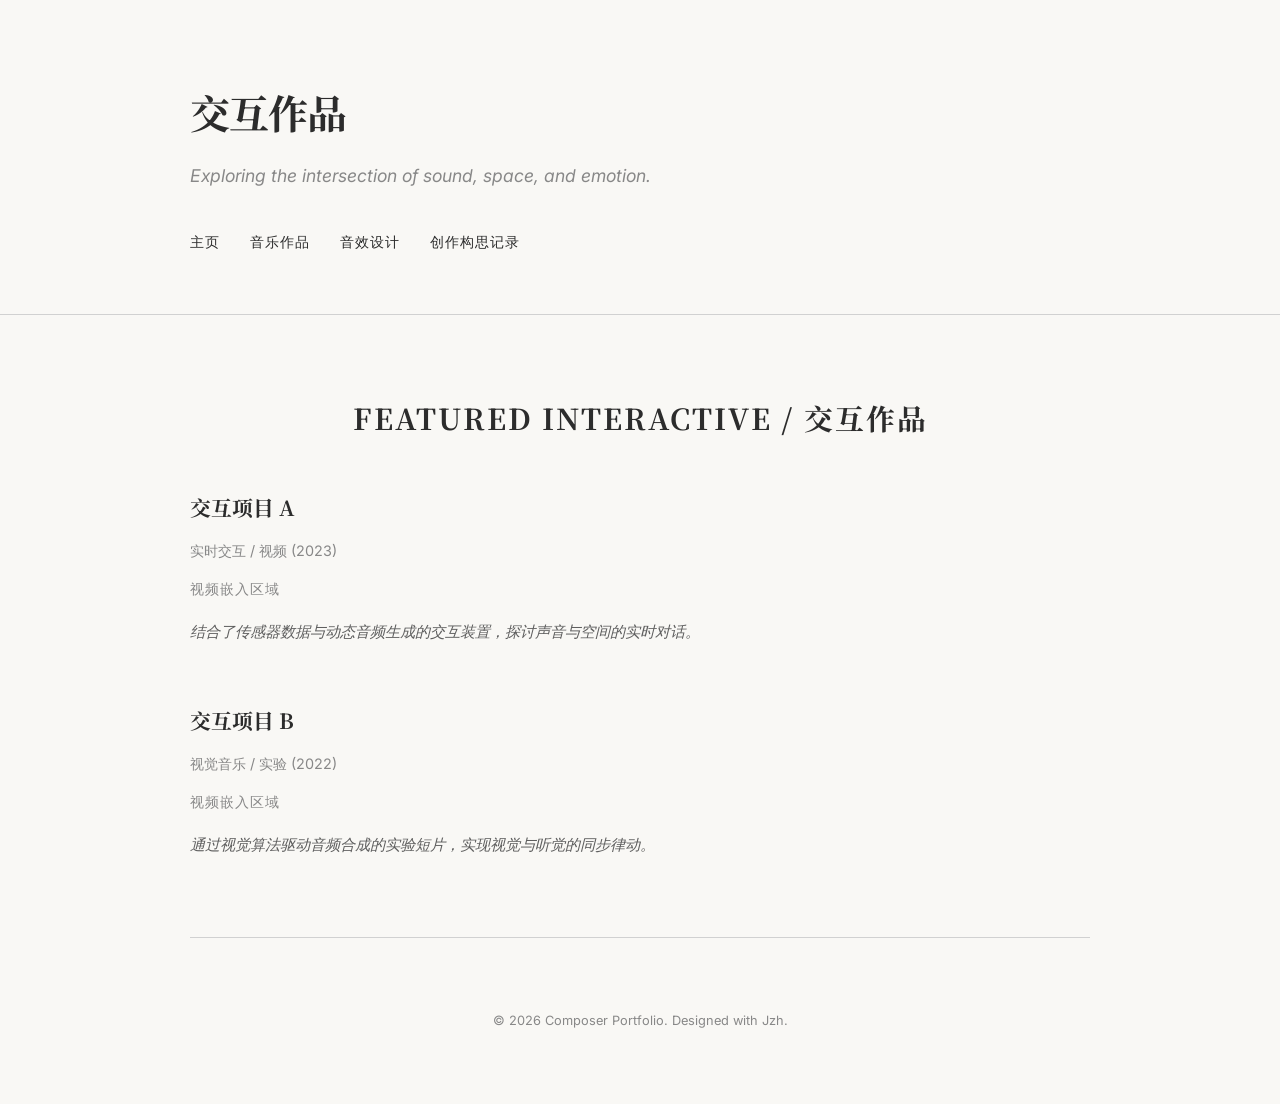
==== interactive.html @ 67571770 "Add files via upload" ====
<!DOCTYPE html>
<html lang="zh-CN">
<head>
    <meta charset="UTF-8">
    <meta name="viewport" content="width=device-width, initial-scale=1.0">
    <title>Composer Portfolio | 交互艺术</title>
    <link rel="stylesheet" href="style.css">
    <link href="https://fonts.googleapis.com/css2?family=Noto+Serif+SC:wght@400;700&family=Inter:wght@300;400&display=swap" rel="stylesheet">
</head>
<body class="featured-page">
    <header>
        <div class="container">
            <h1>交互作品</h1>
            <p class="subtitle">Exploring the intersection of sound, space, and emotion.</p>
            <nav>
                <a href="index.html">主页</a>
                <a href="music.html">音乐作品</a>
                <a href="sound-design.html">音效设计</a>
                <a href="notes.html">创作构思记录</a>
            </nav>
        </div>
    </header>

    <main class="container">
        <!-- Interactive Section -->
        <section id="interactive" class="section">
            <h2 class="section-title">Featured Interactive / 交互作品</h2>
            <div class="work-grid">
                <div class="work-item full-width">
                    <div class="work-info">
                        <h3>交互项目 A</h3>
                        <p>实时交互 / 视频 (2023)</p>
                        <div class="video-placeholder">
                            <div class="embed-box">视频嵌入区域</div>
                        </div>
                    </div>
                    <div class="work-description">
                        结合了传感器数据与动态音频生成的交互装置，探讨声音与空间的实时对话。
                    </div>
                </div>
                
                <div class="work-item full-width">
                    <div class="work-info">
                        <h3>交互项目 B</h3>
                        <p>视觉音乐 / 实验 (2022)</p>
                        <div class="video-placeholder">
                            <div class="embed-box">视频嵌入区域</div>
                        </div>
                    </div>
                    <div class="work-description">
                        通过视觉算法驱动音频合成的实验短片，实现视觉与听觉的同步律动。
                    </div>
                </div>
            </div>
        </section>
    </main>

    <footer>
        <div class="container">
            <p>&copy; 2026 Composer Portfolio. Designed with Jzh.</p>
        </div>
    </footer>
</body>
</html>
---- style.css ----
:root {
    --bg-color: #f9f8f5; /* Off-white, paper-like texture */
    --text-color: #2c2c2c;
    --accent-color: #5e5e5e;
    --border-color: #d1d1d1;
    --muted-color: #888;
    --link-color: #000;
}

body {
    margin: 0;
    padding: 0;
    font-family: 'Inter', -apple-system, BlinkMacSystemFont, 'Segoe UI', Roboto, sans-serif;
    background-color: var(--bg-color);
    color: var(--text-color);
    line-height: 1.6;
}

.container {
    max-width: 900px;
    margin: 0 auto;
    padding: 0 40px;
}

/* Typography */
h1, h2, h3 {
    font-family: 'Noto Serif SC', serif;
    font-weight: 700;
    margin: 0;
}

/* Header */
header {
    padding: 80px 0 60px 0;
    border-bottom: 1px solid var(--border-color);
}

header h1 {
    font-size: 2.5rem;
    letter-spacing: -1px;
    margin-bottom: 10px;
}

.subtitle {
    font-size: 1.1rem;
    color: var(--muted-color);
    margin-bottom: 40px;
    font-style: italic;
}

nav {
    display: flex;
    gap: 30px;
}

nav a {
    text-decoration: none;
    color: var(--text-color);
    font-size: 0.9rem;
    text-transform: uppercase;
    letter-spacing: 1px;
    transition: color 0.2s;
    border-bottom: 1px solid transparent;
}

nav a:hover {
    color: var(--muted-color);
    border-bottom: 1px solid var(--muted-color);
}

/* Section Styling */
.section {
    padding: 80px 0;
    border-bottom: 1px solid var(--border-color);
}

.section-title {
    font-size: 1.8rem;
    margin-bottom: 50px;
    text-align: center;
    letter-spacing: 2px;
    text-transform: uppercase;
}

/* Work Grid */
.work-grid {
    display: grid;
    grid-template-columns: repeat(2, 1fr);
    gap: 60px 40px;
}

.work-item {
    display: flex;
    flex-direction: column;
    gap: 20px;
}

.work-item.full-width {
    grid-column: span 2;
}

.work-info h3 {
    font-size: 1.3rem;
    margin-bottom: 5px;
}

.work-info p {
    font-size: 0.9rem;
    color: var(--muted-color);
    margin-bottom: 15px;
}

.work-description {
    font-size: 0.95rem;
    color: var(--accent-color);
    font-style: italic;
}

/* Audio Player Styling */
audio {
    width: 100%;
    height: 30px;
    filter: grayscale(1) invert(0.1);
    opacity: 0.7;
    transition: opacity 0.2s;
}

audio:hover {
    opacity: 1;
}

/* Video Placeholder */
.media-container {
    width: 100%;
    aspect-ratio: 16 / 9;
    background-color: #eee;
    display: flex;
    align-items: center;
    justify-content: center;
    border: 1px solid var(--border-color);
    margin-bottom: 20px;
}

.video-placeholder {
    color: var(--muted-color);
    font-size: 0.9rem;
    letter-spacing: 1px;
}

/* Notes Section */
.notes-container {
    display: flex;
    flex-direction: column;
    gap: 40px;
}

.note-item {
    padding-bottom: 30px;
    border-bottom: 1px solid #eee;
}

.note-date {
    font-size: 0.8rem;
    color: var(--muted-color);
    display: block;
    margin-bottom: 10px;
}

.note-item h3 {
    font-size: 1.2rem;
    margin-bottom: 10px;
}

.note-item p {
    font-size: 0.95rem;
    color: var(--accent-color);
    margin-bottom: 15px;
}

.read-more {
    text-decoration: none;
    color: var(--text-color);
    font-size: 0.85rem;
    font-weight: bold;
}

/* Footer */
footer {
    padding: 60px 0;
    text-align: center;
    font-size: 0.8rem;
    color: var(--muted-color);
}

/* Responsive */
@media (max-width: 768px) {
    .work-grid {
        grid-template-columns: 1fr;
    }
    .work-item.full-width {
        grid-column: span 1;
    }
    nav {
        flex-wrap: wrap;
        gap: 15px;
    }
    .container {
        padding: 0 20px;
    }
}
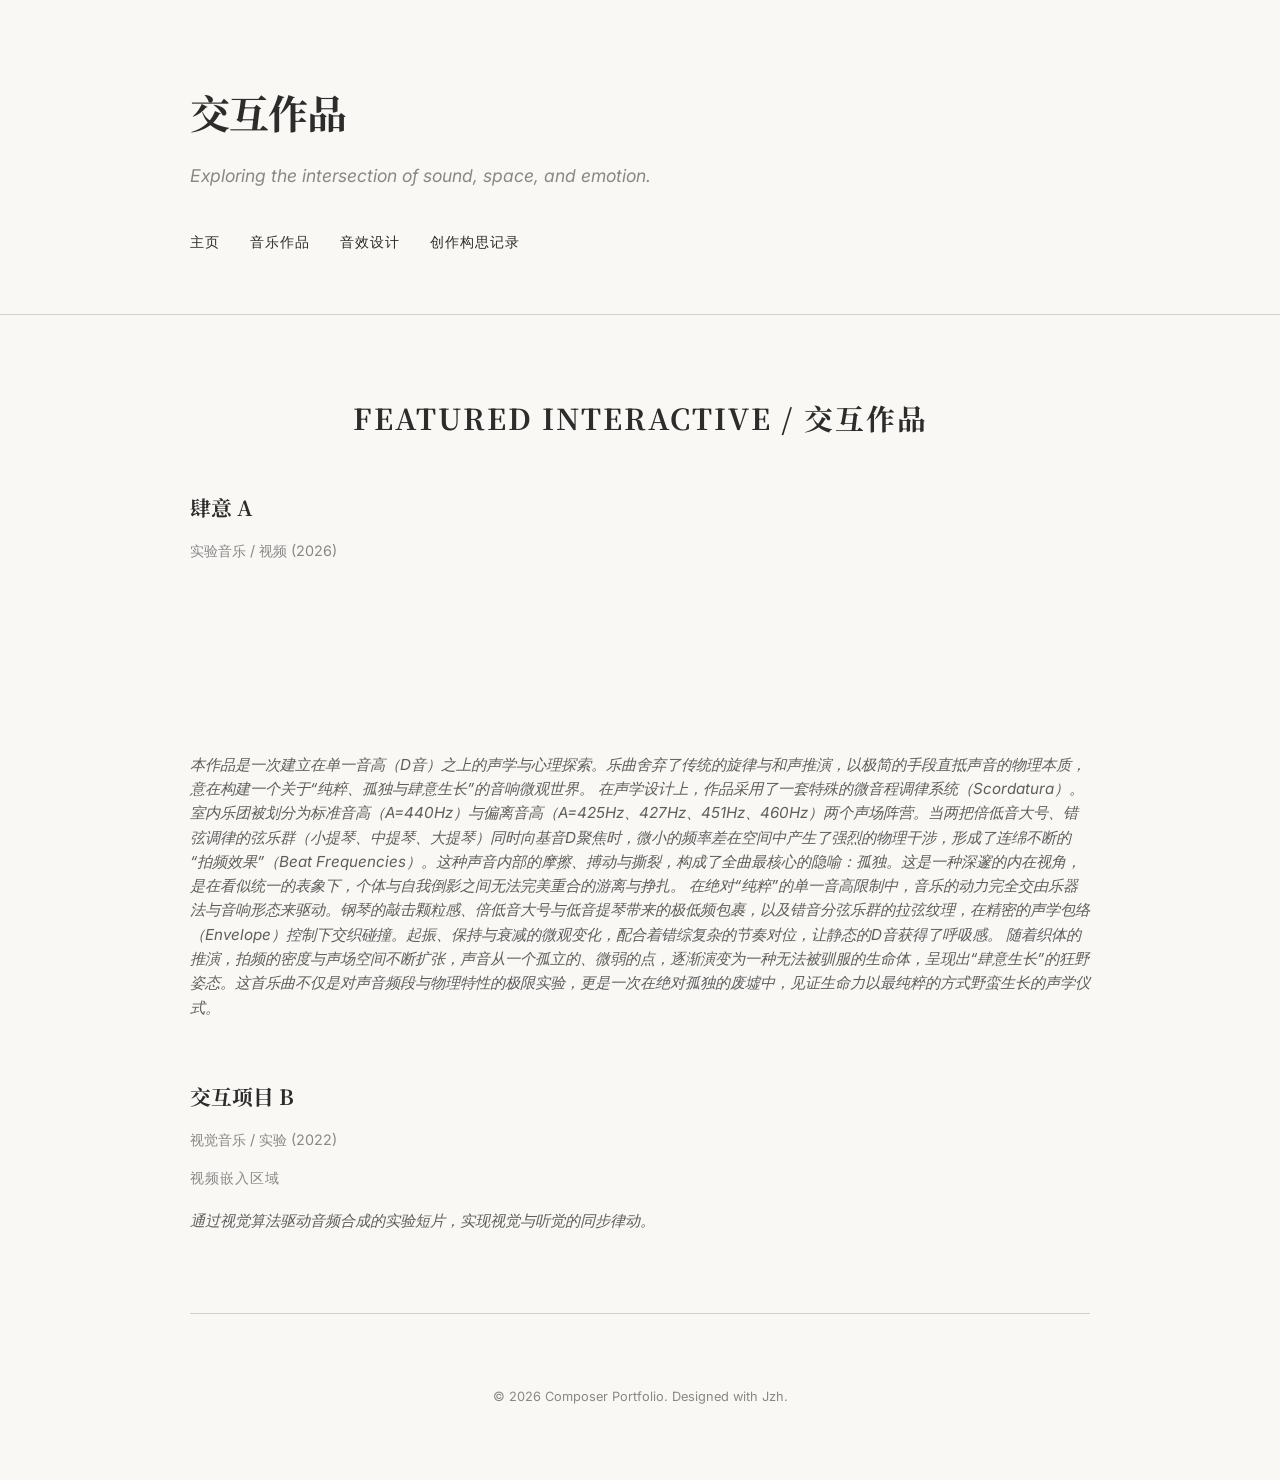
==== commit 4bfc675a: "Update interactive.html" ====
--- a/interactive.html
+++ b/interactive.html
@@ -28,14 +28,14 @@
             <div class="work-grid">
                 <div class="work-item full-width">
                     <div class="work-info">
-                        <h3>交互项目 A</h3>
-                        <p>实时交互 / 视频 (2023)</p>
+                        <h3>肆意 A</h3>
+                        <p>实验音乐 / 视频 (2026)</p>
                         <div class="video-placeholder">
-                            <div class="embed-box">视频嵌入区域</div>
+                            <div class="embed-box"><iframe src="//player.bilibili.com/player.html?isOutside=true&aid=117341794931004&bvid=BV12jah6yEGi&cid=42243002043&p=1" scrolling="no" border="0" frameborder="no" framespacing="0" allowfullscreen="true"></iframe></div>
                         </div>
                     </div>
                     <div class="work-description">
-                        结合了传感器数据与动态音频生成的交互装置，探讨声音与空间的实时对话。
+                        本作品是一次建立在单一音高（D音）之上的声学与心理探索。乐曲舍弃了传统的旋律与和声推演，以极简的手段直抵声音的物理本质，意在构建一个关于“纯粹、孤独与肆意生长”的音响微观世界。 在声学设计上，作品采用了一套特殊的微音程调律系统（Scordatura）。室内乐团被划分为标准音高（A=440Hz）与偏离音高（A=425Hz、427Hz、451Hz、460Hz）两个声场阵营。当两把倍低音大号、错弦调律的弦乐群（小提琴、中提琴、大提琴）同时向基音D聚焦时，微小的频率差在空间中产生了强烈的物理干涉，形成了连绵不断的“拍频效果”（Beat Frequencies）。这种声音内部的摩擦、搏动与撕裂，构成了全曲最核心的隐喻：孤独。这是一种深邃的内在视角，是在看似统一的表象下，个体与自我倒影之间无法完美重合的游离与挣扎。 在绝对“纯粹”的单一音高限制中，音乐的动力完全交由乐器法与音响形态来驱动。钢琴的敲击颗粒感、倍低音大号与低音提琴带来的极低频包裹，以及错音分弦乐群的拉弦纹理，在精密的声学包络（Envelope）控制下交织碰撞。起振、保持与衰减的微观变化，配合着错综复杂的节奏对位，让静态的D音获得了呼吸感。 随着织体的推演，拍频的密度与声场空间不断扩张，声音从一个孤立的、微弱的点，逐渐演变为一种无法被驯服的生命体，呈现出“肆意生长”的狂野姿态。这首乐曲不仅是对声音频段与物理特性的极限实验，更是一次在绝对孤独的废墟中，见证生命力以最纯粹的方式野蛮生长的声学仪式。
                     </div>
                 </div>
                 
@@ -61,4 +61,4 @@
         </div>
     </footer>
 </body>
-</html>+</html>
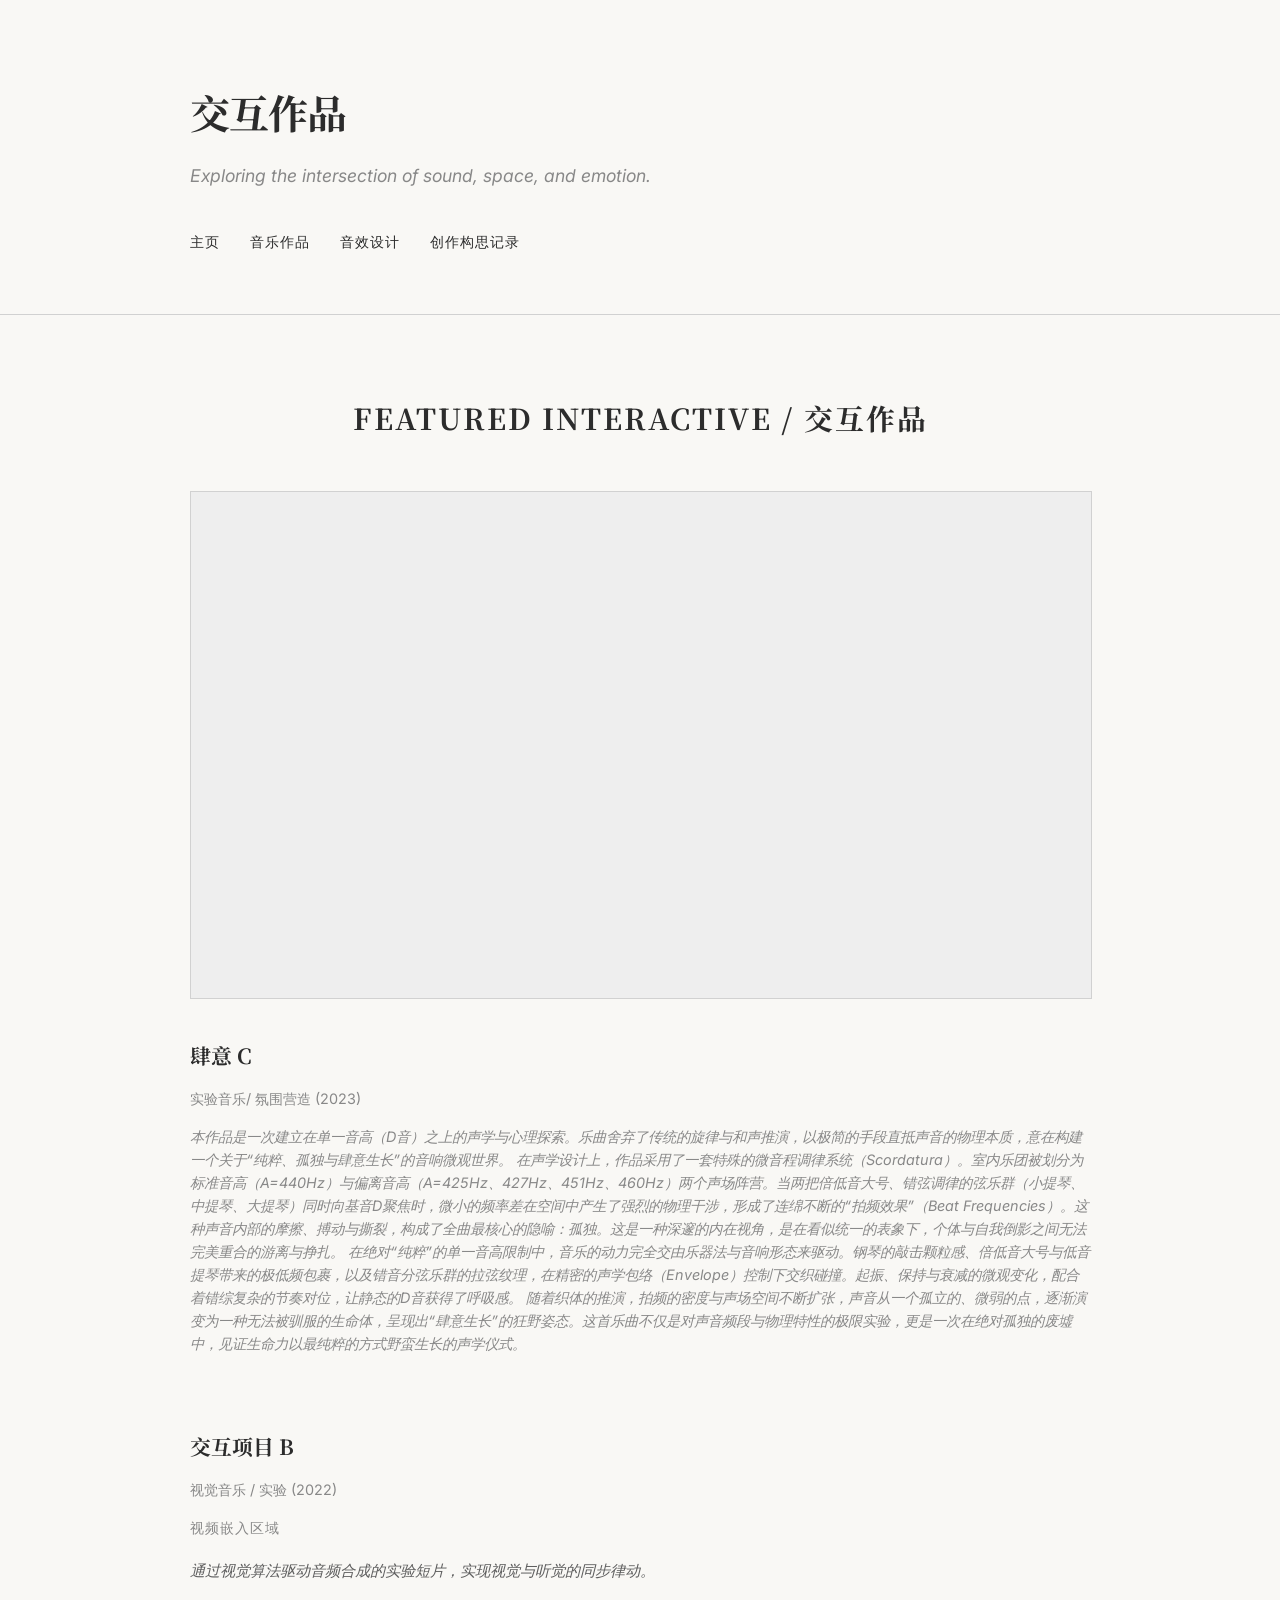
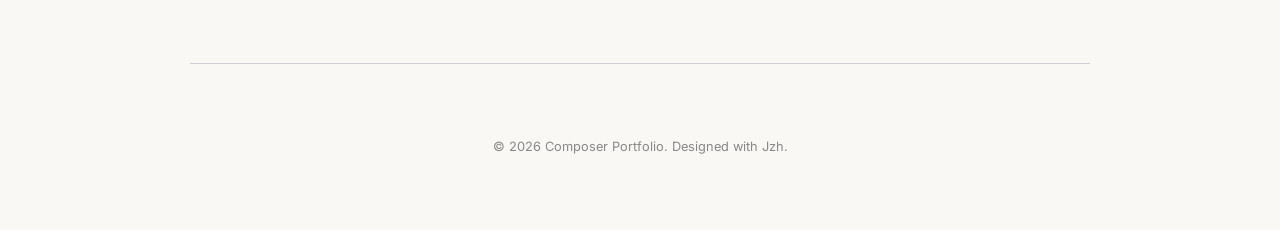
==== commit eb0c9c38: "Update interactive section with new work details" ====
--- a/interactive.html
+++ b/interactive.html
@@ -27,14 +27,13 @@
             <h2 class="section-title">Featured Interactive / 交互作品</h2>
             <div class="work-grid">
                 <div class="work-item full-width">
+                    <div class="media-container">
+                            <iframe src="//player.bilibili.com/player.html?isOutside=true&aid=117341794931004&bvid=BV12jah6yEGi&cid=42243002043&p=1" scrolling="no" border="0" frameborder="no" framespacing="0" allowfullscreen="true" style="width: 100%; height: 100%; border: none;"></iframe>
+                    </div>
                     <div class="work-info">
-                        <h3>肆意 A</h3>
-                        <p>实验音乐 / 视频 (2026)</p>
-                        <div class="video-placeholder">
-                            <div class="embed-box"><iframe src="//player.bilibili.com/player.html?isOutside=true&aid=117341794931004&bvid=BV12jah6yEGi&cid=42243002043&p=1" scrolling="no" border="0" frameborder="no" framespacing="0" allowfullscreen="true"></iframe></div>
-                        </div>
-                    </div>
-                    <div class="work-description">
+                        <h3>肆意 C</h3>
+                        <p>实验音乐/ 氛围营造 (2023)</p>
+                        <p class="work-description">
                         本作品是一次建立在单一音高（D音）之上的声学与心理探索。乐曲舍弃了传统的旋律与和声推演，以极简的手段直抵声音的物理本质，意在构建一个关于“纯粹、孤独与肆意生长”的音响微观世界。 在声学设计上，作品采用了一套特殊的微音程调律系统（Scordatura）。室内乐团被划分为标准音高（A=440Hz）与偏离音高（A=425Hz、427Hz、451Hz、460Hz）两个声场阵营。当两把倍低音大号、错弦调律的弦乐群（小提琴、中提琴、大提琴）同时向基音D聚焦时，微小的频率差在空间中产生了强烈的物理干涉，形成了连绵不断的“拍频效果”（Beat Frequencies）。这种声音内部的摩擦、搏动与撕裂，构成了全曲最核心的隐喻：孤独。这是一种深邃的内在视角，是在看似统一的表象下，个体与自我倒影之间无法完美重合的游离与挣扎。 在绝对“纯粹”的单一音高限制中，音乐的动力完全交由乐器法与音响形态来驱动。钢琴的敲击颗粒感、倍低音大号与低音提琴带来的极低频包裹，以及错音分弦乐群的拉弦纹理，在精密的声学包络（Envelope）控制下交织碰撞。起振、保持与衰减的微观变化，配合着错综复杂的节奏对位，让静态的D音获得了呼吸感。 随着织体的推演，拍频的密度与声场空间不断扩张，声音从一个孤立的、微弱的点，逐渐演变为一种无法被驯服的生命体，呈现出“肆意生长”的狂野姿态。这首乐曲不仅是对声音频段与物理特性的极限实验，更是一次在绝对孤独的废墟中，见证生命力以最纯粹的方式野蛮生长的声学仪式。
                     </div>
                 </div>
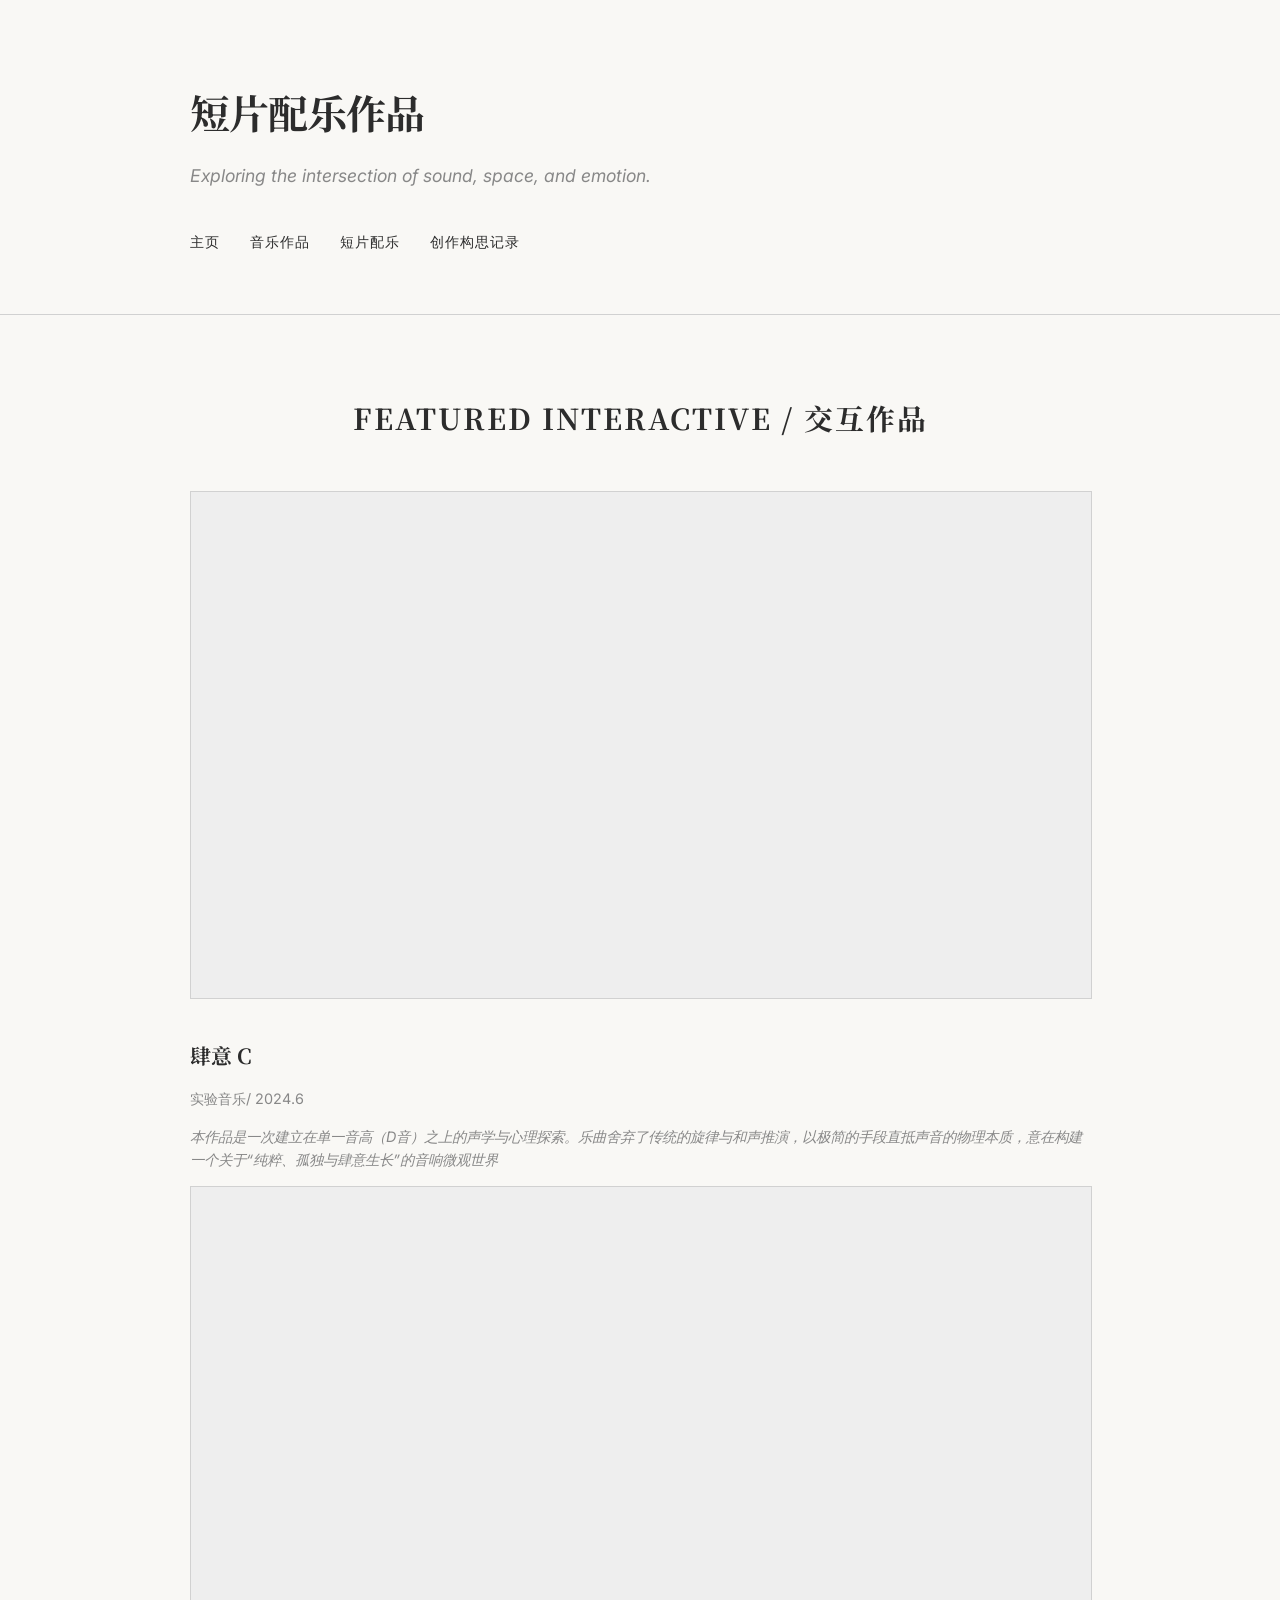
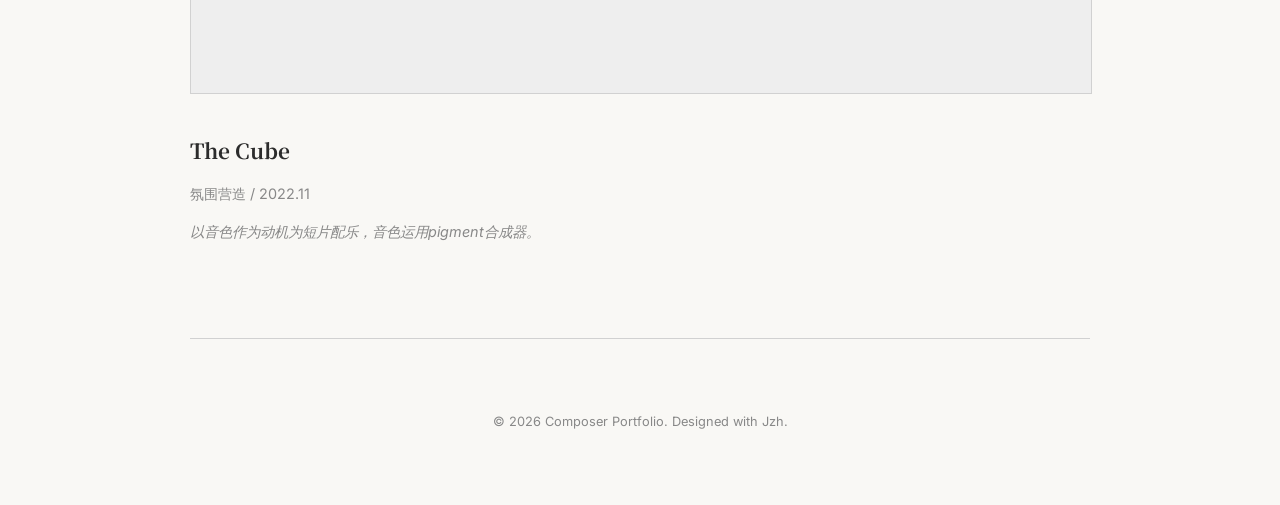
==== commit 848876cc: "Update interactive.html" ====
--- a/interactive.html
+++ b/interactive.html
@@ -3,19 +3,19 @@
 <head>
     <meta charset="UTF-8">
     <meta name="viewport" content="width=device-width, initial-scale=1.0">
-    <title>Composer Portfolio | 交互艺术</title>
+    <title>Composer Portfolio | 短片配乐</title>
     <link rel="stylesheet" href="style.css">
     <link href="https://fonts.googleapis.com/css2?family=Noto+Serif+SC:wght@400;700&family=Inter:wght@300;400&display=swap" rel="stylesheet">
 </head>
 <body class="featured-page">
     <header>
         <div class="container">
-            <h1>交互作品</h1>
+            <h1>短片配乐作品</h1>
             <p class="subtitle">Exploring the intersection of sound, space, and emotion.</p>
             <nav>
                 <a href="index.html">主页</a>
                 <a href="music.html">音乐作品</a>
-                <a href="sound-design.html">音效设计</a>
+                <a href="sound-design.html">短片配乐</a>
                 <a href="notes.html">创作构思记录</a>
             </nav>
         </div>
@@ -32,22 +32,33 @@
                     </div>
                     <div class="work-info">
                         <h3>肆意 C</h3>
-                        <p>实验音乐/ 氛围营造 (2023)</p>
+                        <p>实验音乐/  2024.6</p>
                         <p class="work-description">
-                        本作品是一次建立在单一音高（D音）之上的声学与心理探索。乐曲舍弃了传统的旋律与和声推演，以极简的手段直抵声音的物理本质，意在构建一个关于“纯粹、孤独与肆意生长”的音响微观世界。 在声学设计上，作品采用了一套特殊的微音程调律系统（Scordatura）。室内乐团被划分为标准音高（A=440Hz）与偏离音高（A=425Hz、427Hz、451Hz、460Hz）两个声场阵营。当两把倍低音大号、错弦调律的弦乐群（小提琴、中提琴、大提琴）同时向基音D聚焦时，微小的频率差在空间中产生了强烈的物理干涉，形成了连绵不断的“拍频效果”（Beat Frequencies）。这种声音内部的摩擦、搏动与撕裂，构成了全曲最核心的隐喻：孤独。这是一种深邃的内在视角，是在看似统一的表象下，个体与自我倒影之间无法完美重合的游离与挣扎。 在绝对“纯粹”的单一音高限制中，音乐的动力完全交由乐器法与音响形态来驱动。钢琴的敲击颗粒感、倍低音大号与低音提琴带来的极低频包裹，以及错音分弦乐群的拉弦纹理，在精密的声学包络（Envelope）控制下交织碰撞。起振、保持与衰减的微观变化，配合着错综复杂的节奏对位，让静态的D音获得了呼吸感。 随着织体的推演，拍频的密度与声场空间不断扩张，声音从一个孤立的、微弱的点，逐渐演变为一种无法被驯服的生命体，呈现出“肆意生长”的狂野姿态。这首乐曲不仅是对声音频段与物理特性的极限实验，更是一次在绝对孤独的废墟中，见证生命力以最纯粹的方式野蛮生长的声学仪式。
+                            本作品是一次建立在单一音高（D音）之上的声学与心理探索。乐曲舍弃了传统的旋律与和声推演，以极简的手段直抵声音的物理本质，意在构建一个关于“纯粹、孤独与肆意生长”的音响微观世界
+                        </p>
                     </div>
                 </div>
-                
+            </div>
+
+            <!-- 新增作品：B站嵌入 -->
                 <div class="work-item full-width">
+                    <div class="media-container">
+                        <iframe
+                            src="https://player.bilibili.com/player.html?isOutside=true&aid=116939762507734&bvid=BV1BhKw6HEL3&cid=40065175168&p=1"
+                            scrolling="no"
+                            border="0"
+                            frameborder="no"
+                            framespacing="0"
+                            allowfullscreen="true"
+                            style="width: 100%; height: 100%; border: none;">
+                        </iframe>
+                    </div>
                     <div class="work-info">
-                        <h3>交互项目 B</h3>
-                        <p>视觉音乐 / 实验 (2022)</p>
-                        <div class="video-placeholder">
-                            <div class="embed-box">视频嵌入区域</div>
-                        </div>
-                    </div>
-                    <div class="work-description">
-                        通过视觉算法驱动音频合成的实验短片，实现视觉与听觉的同步律动。
+                        <h3>The Cube</h3>
+                        <p>氛围营造 / 2022.11</p>
+                        <p class="work-description">
+                            以音色作为动机为短片配乐，音色运用pigment合成器。
+                        </p>
                     </div>
                 </div>
             </div>
--- a/style.css
+++ b/style.css
@@ -117,6 +117,30 @@
 }
 
 /* Audio Player Styling */
+.music-player-container {
+    display: flex;
+    flex-direction: column;
+    align-items: flex-start;
+    gap: 10px;
+    max-width: 100%;
+}
+
+.music-player-container iframe {
+    max-width: 100%;
+    border: none;
+}
+
+.music-fallback {
+    text-decoration: none;
+    color: var(--muted-color);
+    font-size: 0.8rem;
+    transition: color 0.2s;
+}
+
+.music-fallback:hover {
+    color: var(--text-color);
+}
+
 audio {
     width: 100%;
     height: 30px;
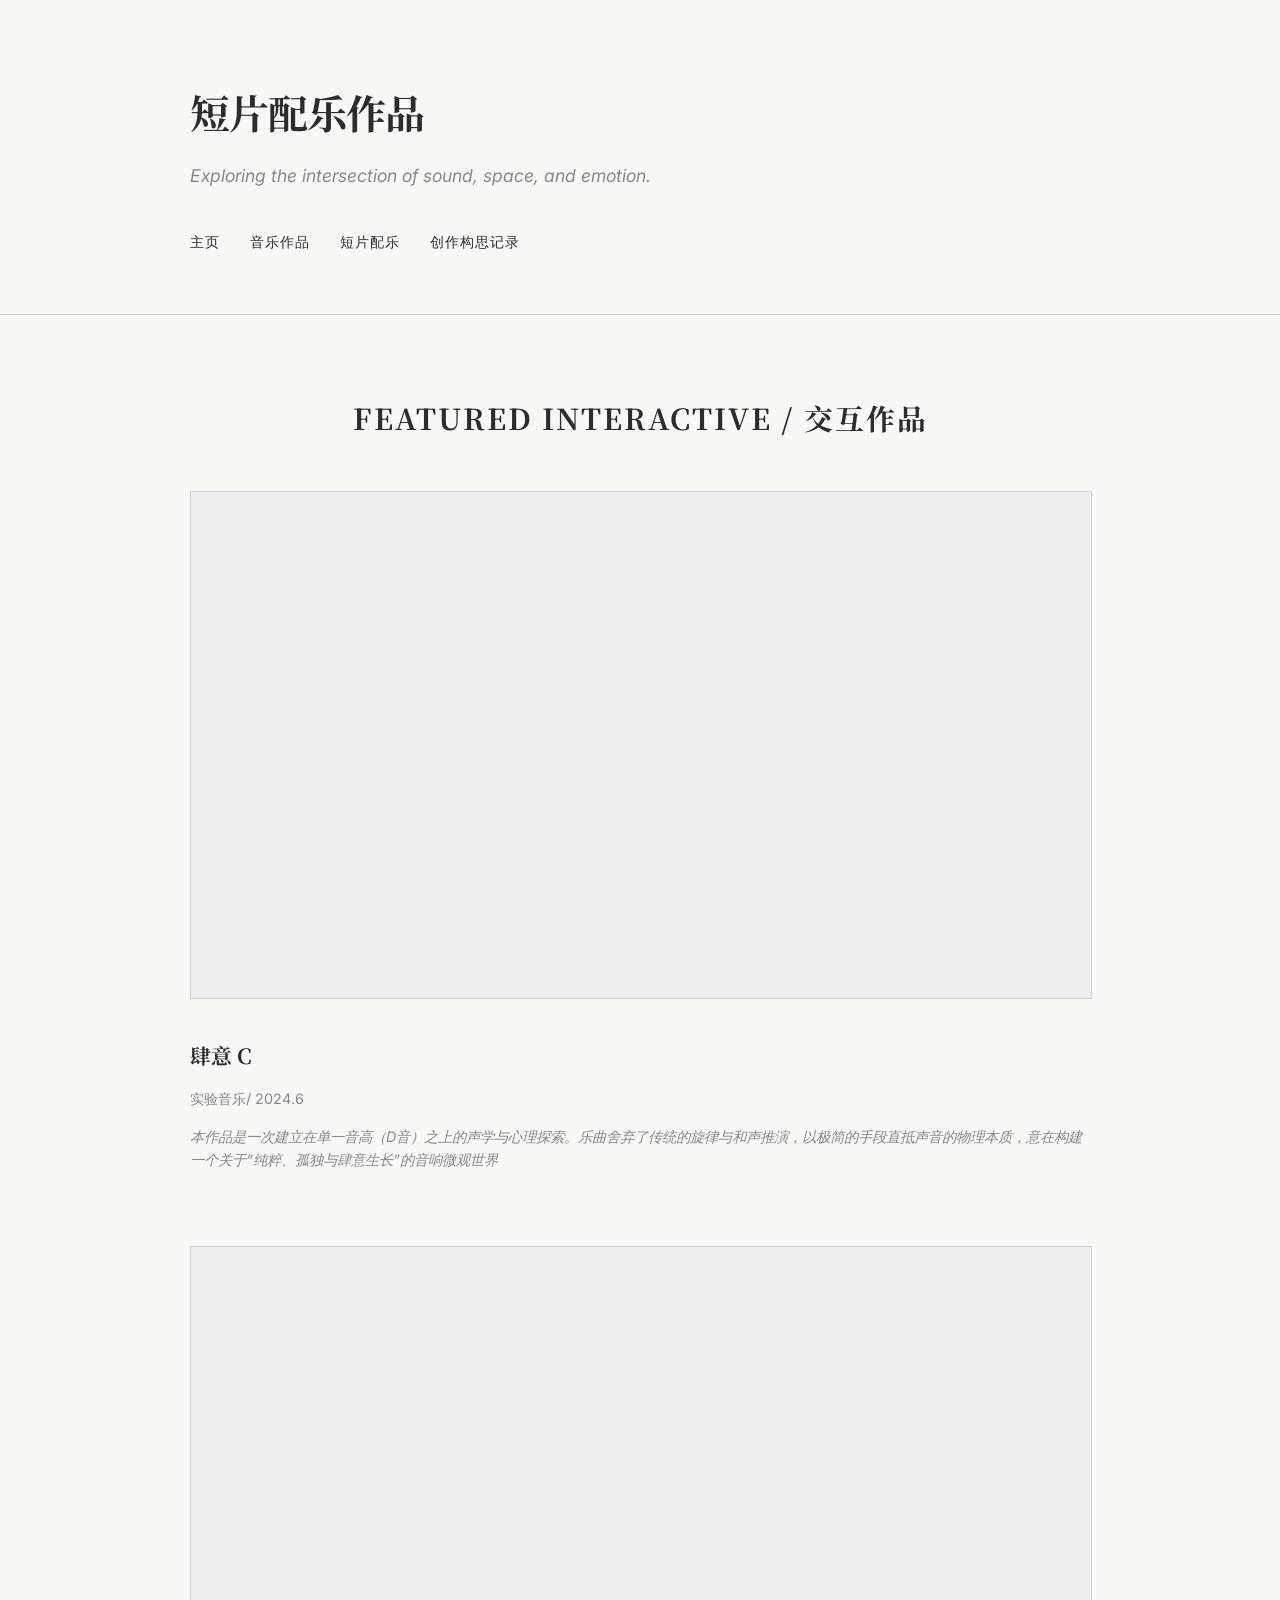
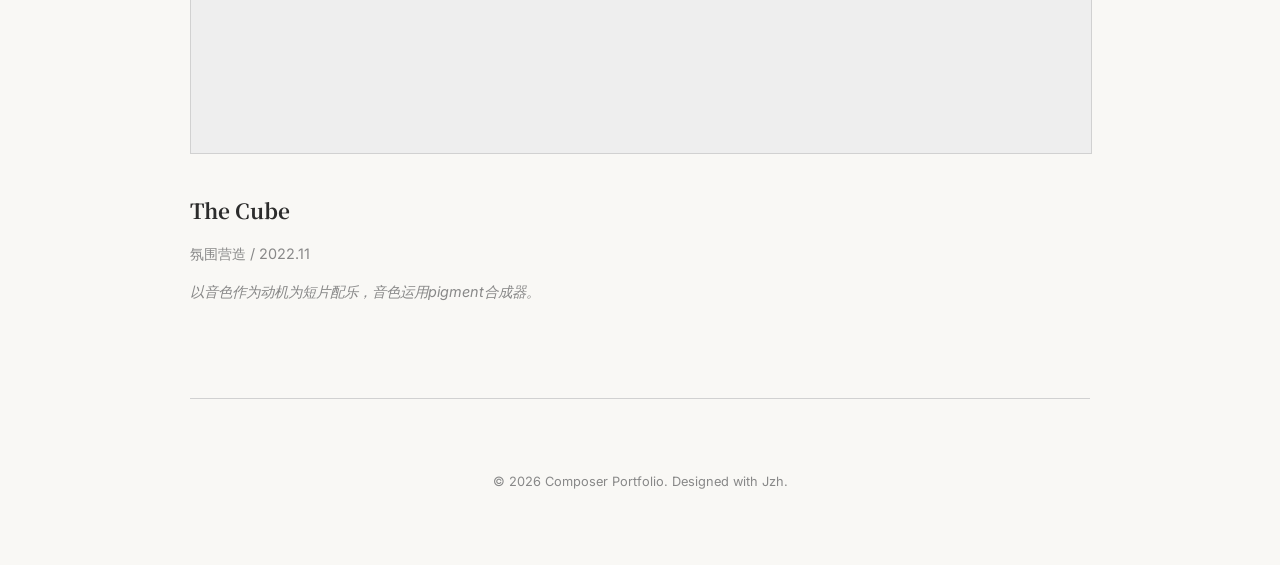
==== commit 98ae695c: "Add files via upload" ====
--- a/interactive.html
+++ b/interactive.html
@@ -25,43 +25,7 @@
         <!-- Interactive Section -->
         <section id="interactive" class="section">
             <h2 class="section-title">Featured Interactive / 交互作品</h2>
-            <div class="work-grid">
-                <div class="work-item full-width">
-                    <div class="media-container">
-                            <iframe src="//player.bilibili.com/player.html?isOutside=true&aid=117341794931004&bvid=BV12jah6yEGi&cid=42243002043&p=1" scrolling="no" border="0" frameborder="no" framespacing="0" allowfullscreen="true" style="width: 100%; height: 100%; border: none;"></iframe>
-                    </div>
-                    <div class="work-info">
-                        <h3>肆意 C</h3>
-                        <p>实验音乐/  2024.6</p>
-                        <p class="work-description">
-                            本作品是一次建立在单一音高（D音）之上的声学与心理探索。乐曲舍弃了传统的旋律与和声推演，以极简的手段直抵声音的物理本质，意在构建一个关于“纯粹、孤独与肆意生长”的音响微观世界
-                        </p>
-                    </div>
-                </div>
-            </div>
-
-            <!-- 新增作品：B站嵌入 -->
-                <div class="work-item full-width">
-                    <div class="media-container">
-                        <iframe
-                            src="https://player.bilibili.com/player.html?isOutside=true&aid=116939762507734&bvid=BV1BhKw6HEL3&cid=40065175168&p=1"
-                            scrolling="no"
-                            border="0"
-                            frameborder="no"
-                            framespacing="0"
-                            allowfullscreen="true"
-                            style="width: 100%; height: 100%; border: none;">
-                        </iframe>
-                    </div>
-                    <div class="work-info">
-                        <h3>The Cube</h3>
-                        <p>氛围营造 / 2022.11</p>
-                        <p class="work-description">
-                            以音色作为动机为短片配乐，音色运用pigment合成器。
-                        </p>
-                    </div>
-                </div>
-            </div>
+            <div class="work-grid" data-portfolio="videos" data-group="interactive"></div>
         </section>
     </main>
 
@@ -70,5 +34,6 @@
             <p>&copy; 2026 Composer Portfolio. Designed with Jzh.</p>
         </div>
     </footer>
+    <script src="content.js"></script>
 </body>
 </html>
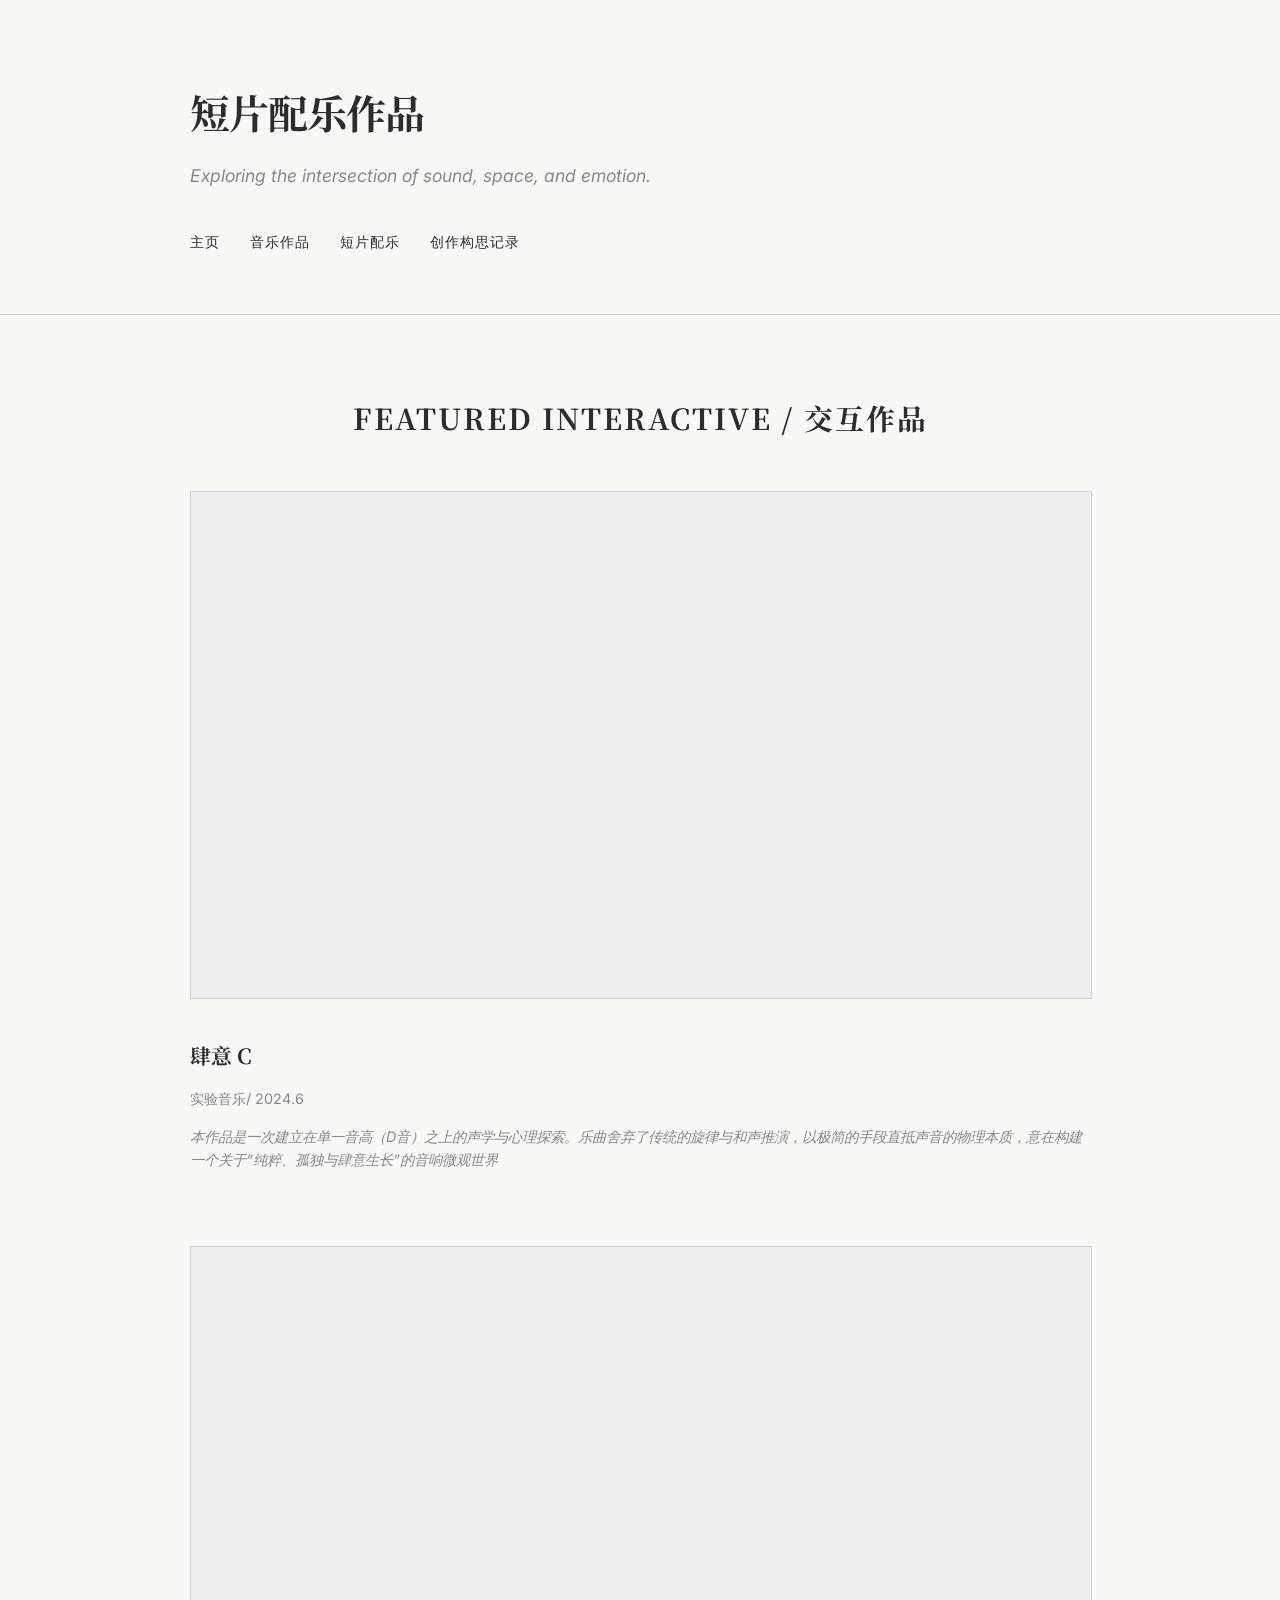
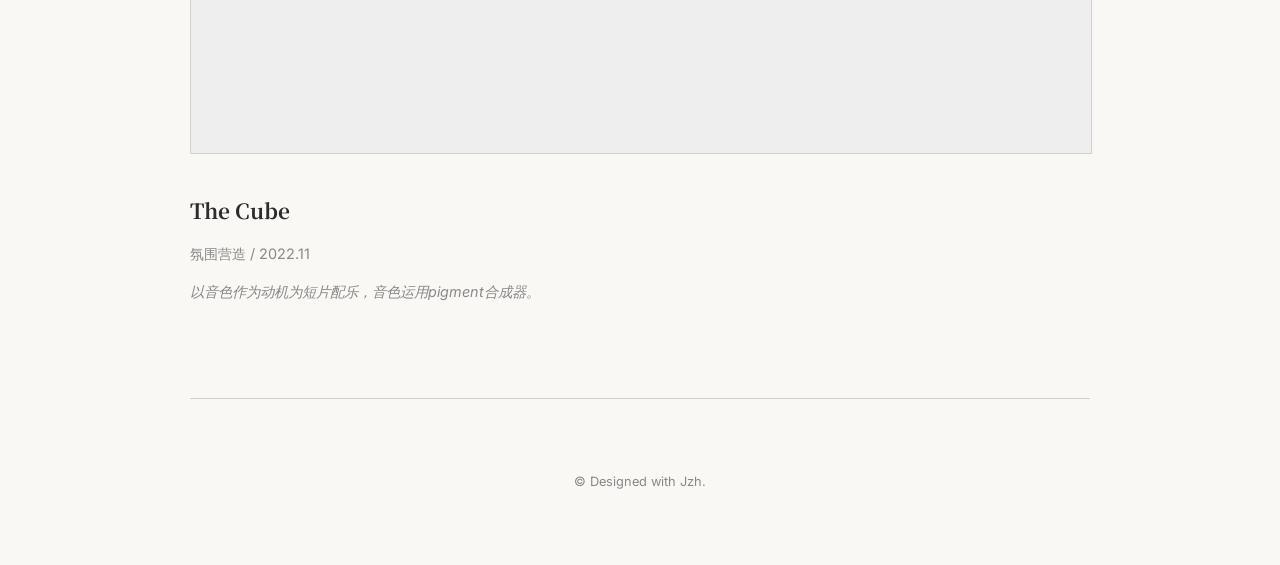
==== commit 9ac6b120: "Update title and footer text in interactive.html" ====
--- a/interactive.html
+++ b/interactive.html
@@ -3,7 +3,7 @@
 <head>
     <meta charset="UTF-8">
     <meta name="viewport" content="width=device-width, initial-scale=1.0">
-    <title>Composer Portfolio | 短片配乐</title>
+    <title>Composer Jzh | 短片配乐</title>
     <link rel="stylesheet" href="style.css">
     <link href="https://fonts.googleapis.com/css2?family=Noto+Serif+SC:wght@400;700&family=Inter:wght@300;400&display=swap" rel="stylesheet">
 </head>
@@ -31,7 +31,7 @@
 
     <footer>
         <div class="container">
-            <p>&copy; 2026 Composer Portfolio. Designed with Jzh.</p>
+            <p>&copy; Designed with Jzh.</p>
         </div>
     </footer>
     <script src="content.js"></script>
